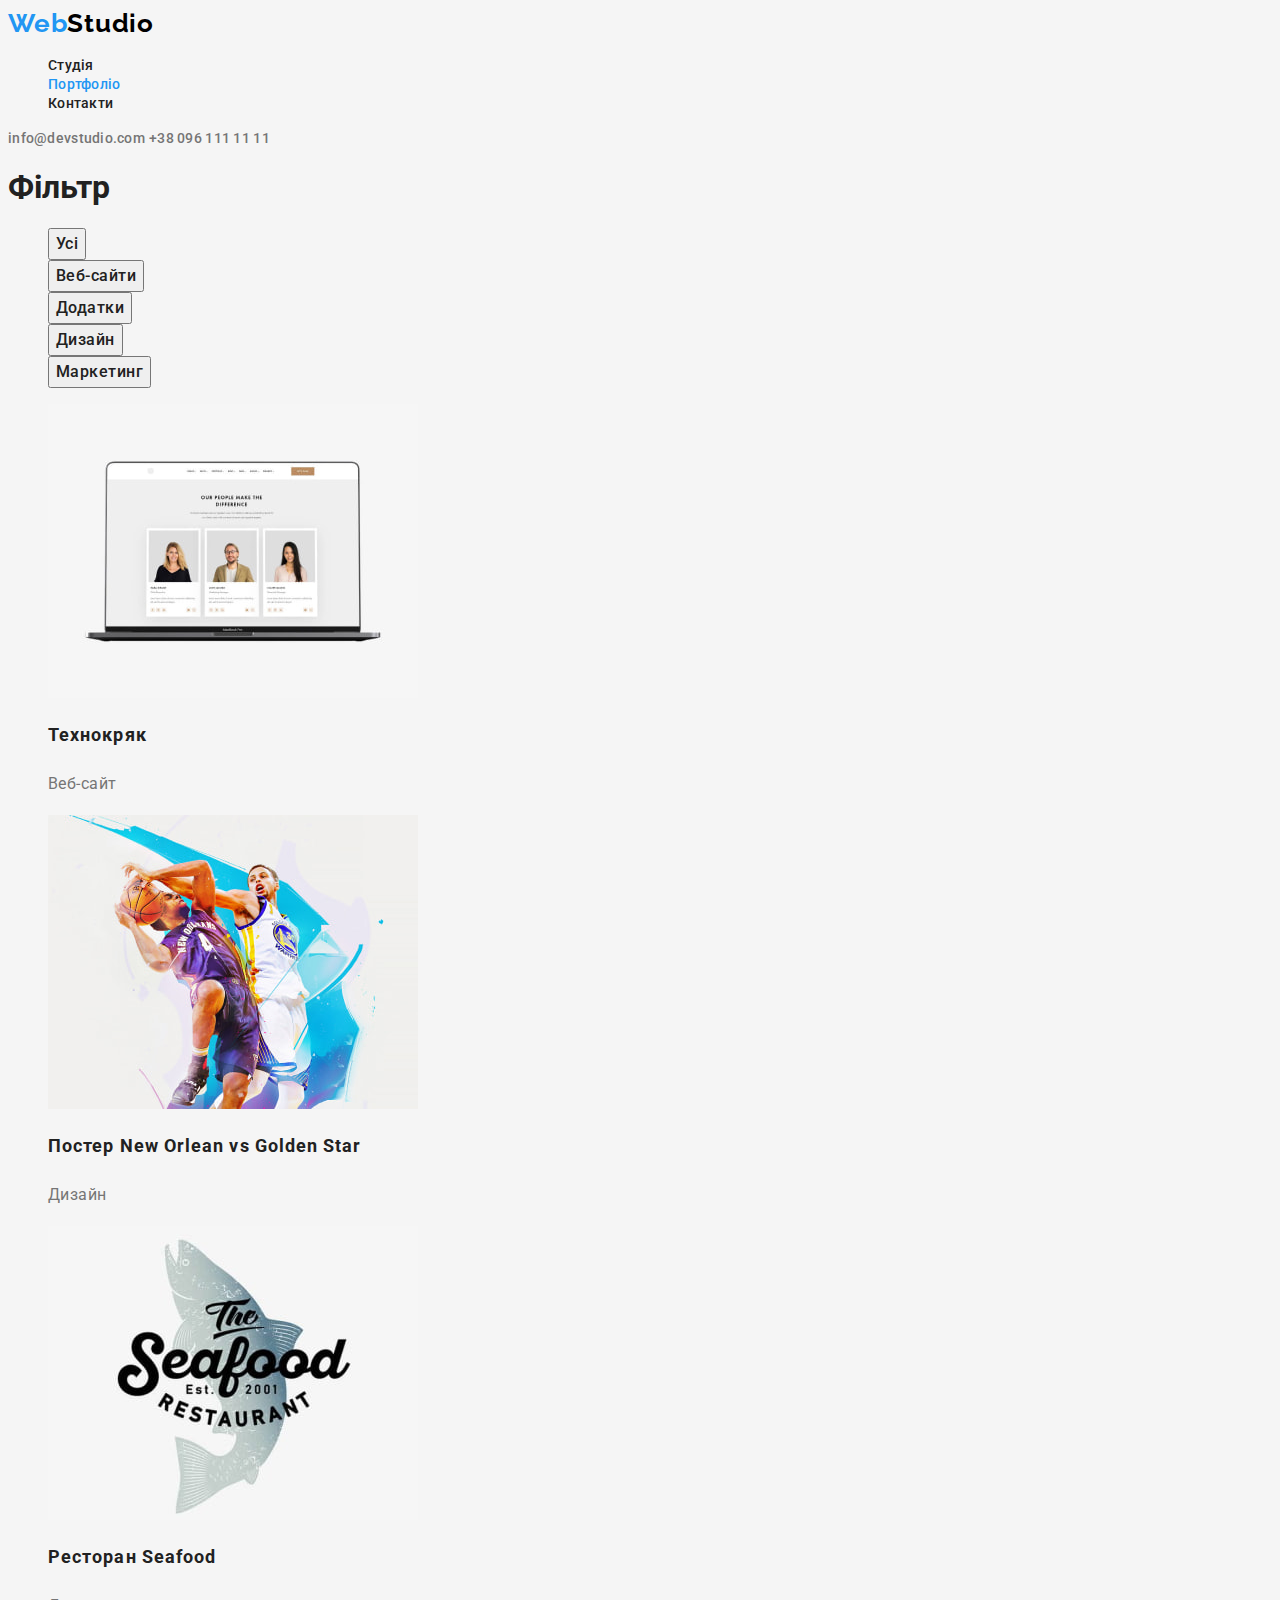
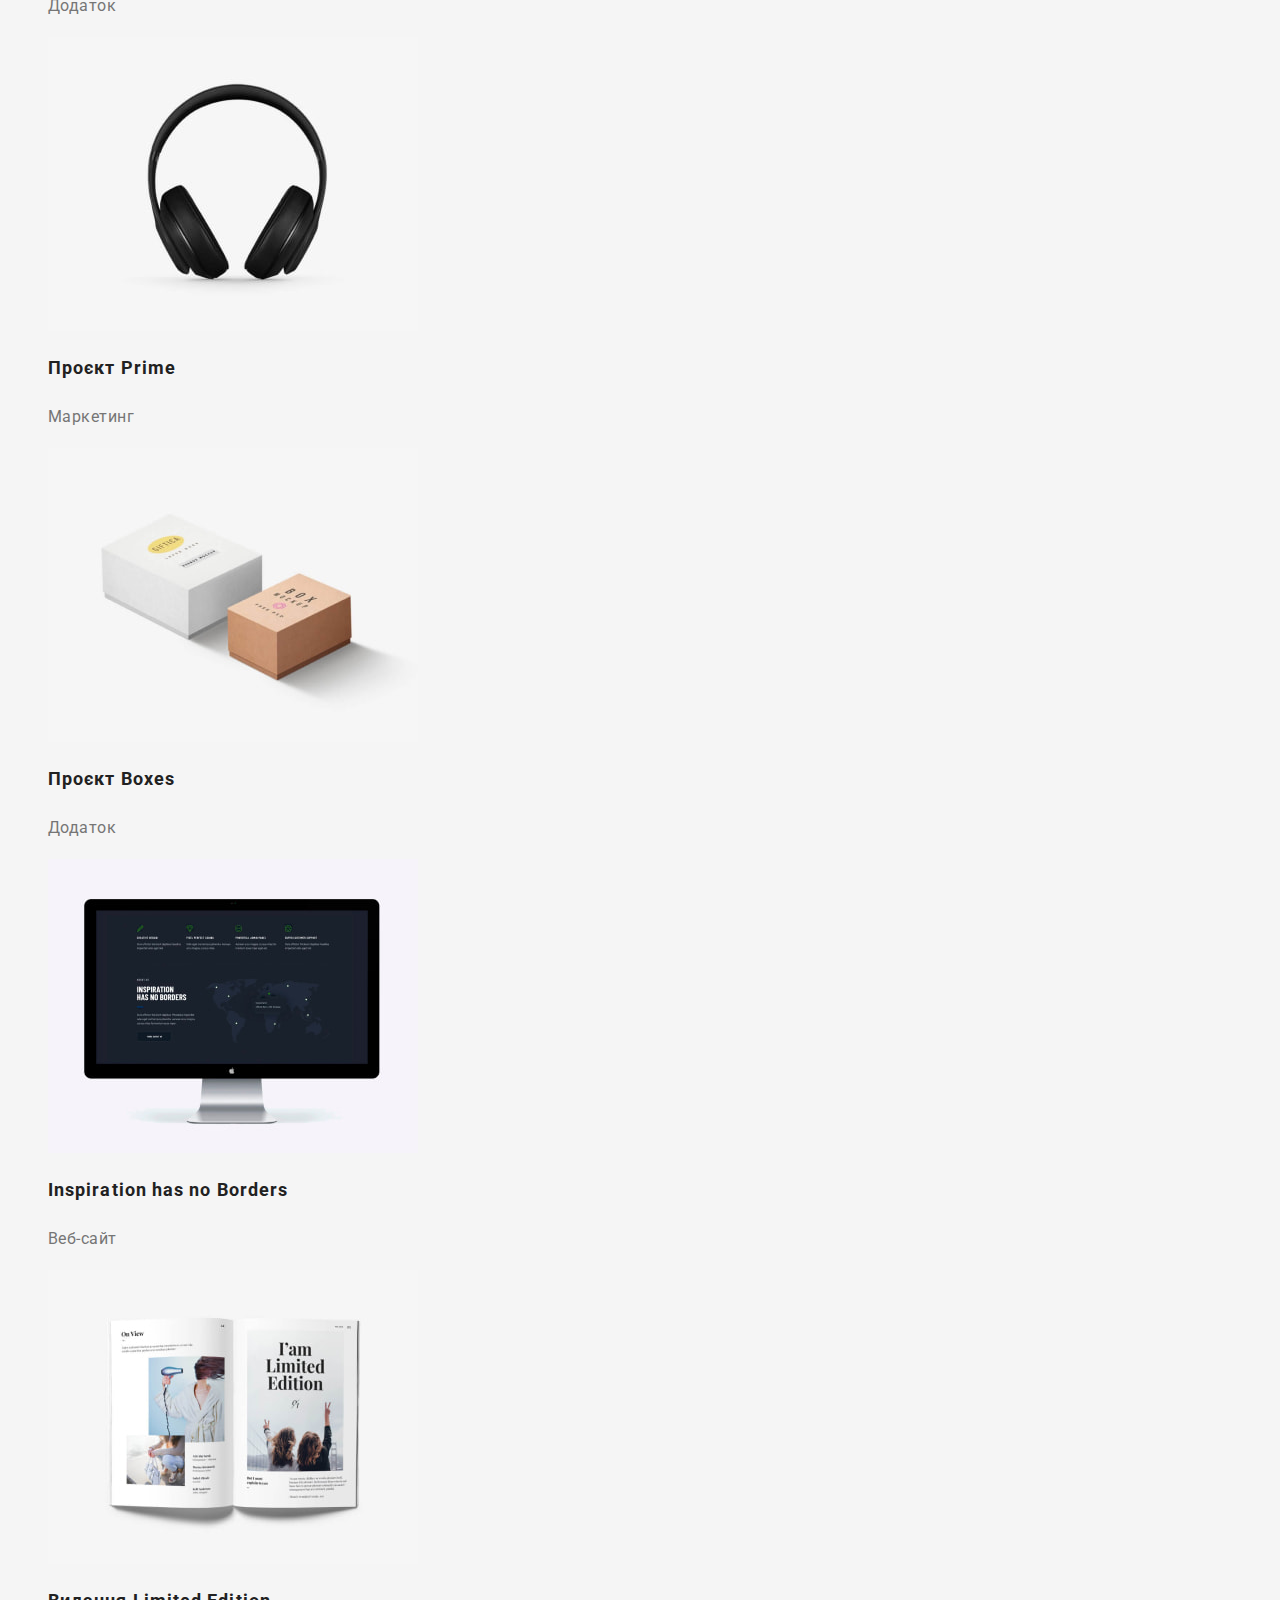
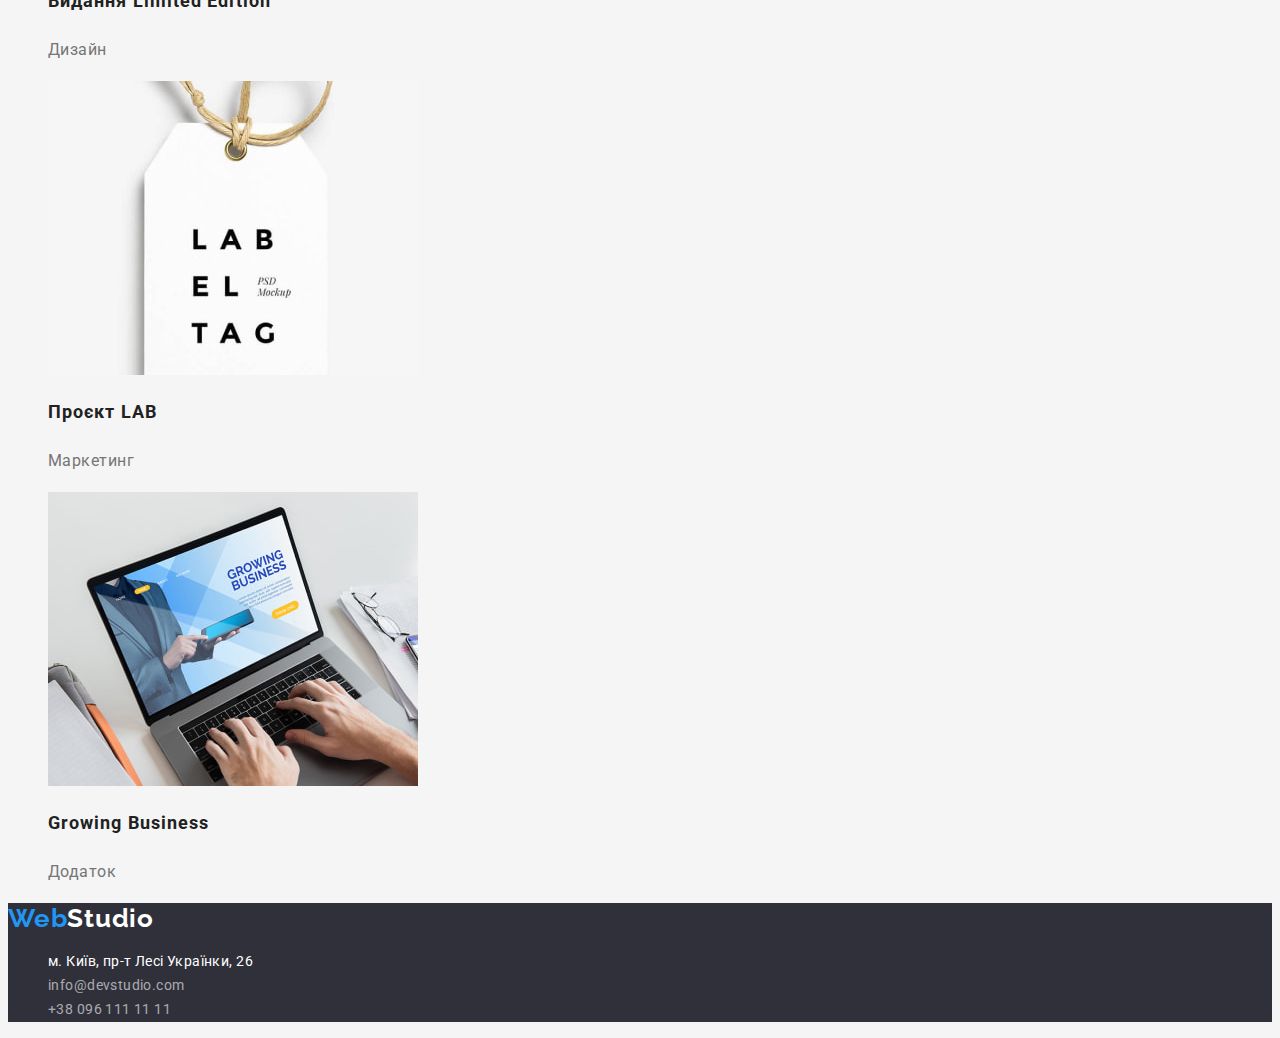
==== portfolio.html @ 5583f451 "hw 03" ====
<!DOCTYPE html>
<html lang="uk">

<head>
    <meta charset="UTF-8">
    <meta http-equiv="X-UA-Compatible" content="IE=edge">
    <meta name="viewport" content="width=device-width, initial-scale=1.0">
    <title>Potrfolio</title>
    <link rel="preconnect" href="https://fonts.googleapis.com">
    <link rel="preconnect" href="https://fonts.gstatic.com" crossorigin>
    <link
        href="https://fonts.googleapis.com/css2?family=Raleway:wght@700&family=Roboto:wght@400;500;700;900&display=swap"
        rel="stylesheet">
    <link rel="stylesheet" href="https://cdnjs.cloudflare.com/ajax/libs/modern-normalize/1.1.0/modern-normalize.min.css"
        integrity="sha512-wpPYUAdjBVSE4KJnH1VR1HeZfpl1ub8YT/NKx4PuQ5NmX2tKuGu6U/JRp5y+Y8XG2tV+wKQpNHVUX03MfMFn9Q=="
        crossorigin="anonymous" referrerpolicy="no-referrer" />
    <link rel="stylesheet" href="css/styles.css">
</head>

<body>
    <header>
        <nav>
            <a href="./index.html" class="logo"><span class="logo-web">Web</span><span
                    class="logo-studio">Studio</span></a>
            <ul class="site-nav">
                <li><a href="./index.html" class="link">Студія</a></li>
                <li><a href="./portfolio.html" class="link"><span class="port-page">Портфоліо</span></a></li>
                <li><a href="/contacts" class="link">Контакти</a></li>
            </ul>
        </nav>
        <div class="contacts">
            <a href="mailto:info@devstudio.com" class="head-contacts">info@devstudio.com</a>
            <a href="tel:+380961111111" class="head-contacts">+38 096 111 11 11</a>
        </div>
    </header>

    <main>
        <!--Filters-->
        <section>
            <h1>Фільтр</h1>
            <ul>
                <li class="buttons-list"><button class="buttons" type="button">Усі</button></li>
                <li class="buttons-list"><button class="buttons" type="button">Веб-сайти</button></li>
                <li class="buttons-list"><button class="buttons" type="button">Додатки</button></li>
                <li class="buttons-list"><button class="buttons" type="button">Дизайн</button></li>
                <li class="buttons-list"><button class="buttons" type="button">Маркетинг</button></li>
            </ul>

            <ul>
                <li class="exp">
                    <img class="exp-logo" src="images/technokryack.jpg" alt="Веб-сайт: Технокряк" width="370" />
                    <h2 class="exp-name">Технокряк</h2>
                    <p class="exp-type">Веб-сайт</p>
                </li>
                <li class="exp">
                    <img class="exp-logo" src="images/poster.jpg" alt="Дизайн: Постер New Orlean vs Golden Star"
                        width="370" />
                    <h2 class="exp-name">Постер New Orlean vs Golden Star</h2>
                    <p class="exp-type">Дизайн</p>
                </li>
                <li class="exp">
                    <img class="exp-logo" src="images/seafood.jpg" alt="Додаток: Ресторан Seafood" width="370" />
                    <h2 class="exp-name">Ресторан Seafood</h2>
                    <p class="exp-type">Додаток</p>
                </li>
                <li class="exp">
                    <img class="exp-logo" src="images/prime.jpg" alt="Маркетинг: Проєкт Prime" width="370" />
                    <h2 class="exp-name">Проєкт Prime</h2>
                    <p class="exp-type">Маркетинг</p>
                </li>
                <li class="exp">
                    <img class="exp-logo" src="images/boxes.jpg" alt="Додаток: Проєкт Boxes" width="370" />
                    <h2 class="exp-name">Проєкт Boxes</h2>
                    <p class="exp-type">Додаток</p>
                </li>
                <li class="exp">
                    <img class="exp-logo" src="images/inspiration.jpg" alt="Веб-сайт: Inspiration has no Borders"
                        width="370" />
                    <h2 class="exp-name">Inspiration has no Borders</h2>
                    <p class="exp-type">Веб-сайт</p>
                </li>
                <li class="exp">
                    <img class="exp-logo" src="images/le.jpg" alt="Дизайн: Видання Limited Edition" width="370" />
                    <h2 class="exp-name">Видання Limited Edition</h2>
                    <p class="exp-type">Дизайн</p>
                </li>
                <li class="exp">
                    <img class="exp-logo" src="images/lab.jpg" alt="Маркетинг: Проєкт LAB" width="370" />
                    <h2 class="exp-name">Проєкт LAB</h2>
                    <p class="exp-type">Маркетинг</p>
                </li>
                <li class="exp">
                    <img class="exp-logo" src="images/growingbusiness.jpg" alt="Додаток: Growing Business"
                        width="370" />
                    <h2 class="exp-name">Growing Business</h2>
                    <p class="exp-type">Додаток</p>
                </li>

            </ul>
        </section>

    </main>

    <footer class="cont-info">
        <a href="./index.html" class="logo"><span class="logo-web">Web</span><span class="logo-white">Studio</span></a>
        <address>
            <ul>
                <li class="adress-item"><a class="adress-text" href="https://goo.gl/maps/3PGpG9PpnSt5168C9"
                        target="_blank" rel="noopener noreferrer">м. Київ,
                        пр-т Лесі Українки, 26</a></li>
                <li class="adress-item"><a class="contact" href="mailto:info@devstudio.com">info@devstudio.com</a>
                </li>
                <li class="adress-item"><a class="contact" href="tel:+380961111111">+38 096 111 11 11</a></li>
            </ul>
        </address>
    </footer>

</body>

</html>
---- css/styles.css ----
:root {
    --nav-background-color: #FFFFFF;
    --main-background-color: #F5F5F5;
    --secondary-background-color: #2F303A;
    --third-background-color: #F5F4FA;
    --main-text-color: #212121;
    --secondary-text-color: #757575;
    --white-text-color: #FFFFFF;
    --accent-color: #2196F3;
    --contacts-color: rgba(255, 255, 255, 0.6);
}

body {
    background-color: var(--main-background-color);
    color: var(--main-text-color);
    font-family: Roboto, sans-serif;
}

.logo {
    font-family: Raleway;
    font-style: normal;
    font-weight: 700;
    font-size: 26px;
    line-height: 1.19;
    letter-spacing: 0.03em;
    text-decoration: none;
}

.logo-web {
    color: var(--accent-color);
}

.logo-studio {
    color: #000000;
}

.logo-white {
    color: var(--white-text-color);
}

.site-nav {
    list-style: none;
}

.site-nav .link {
    color: var(--main-text-color);
    text-decoration: none;
    font-style: normal;
    font-weight: 500;
    font-size: 14px;
    line-height: 1.14;
    letter-spacing: 0.02em;
}

.site-nav .link:hover, .site-nav .link:focus {
    color: var(--accent-color);
}

.stud-page {
    color: var(--accent-color)
}

.port-page {
    color: var(--accent-color)
}

.contacts {
}

.head-contacts {
    color: var(--secondary-text-color);
    text-decoration: none;
    font-style: normal;
    font-weight: 500;
    font-size: 14px;
    line-height: 1.14;
    letter-spacing: 0.02em;
}

.head-contacts:hover, .head-contacts:focus {
    color: var(--accent-color);
}

.hero {
    background-color: var(--secondary-background-color);
    /*position: absolute;*/
    /*width: 1600px;
    height: 600px;
    left: 0px;
    top: 80px;*/
}

.hero-title {
    color: var(--white-text-color);
    font-style: normal;
    font-weight: 900;
    font-size: 44px;
    line-height: 1.36;
    text-align: center;
    letter-spacing: 0.06em;
    text-transform: uppercase;
}

.hero-button {
    font-family: inherit;
}

.hero-button {
    color: var(--white-text-color);
    background-color: var(--accent-color);
    cursor: pointer;
    font-style: normal;
    font-weight: 700;
    font-size: 16px;
    line-height: 1.88;
    /*display: flex;
    align-items: center;
    text-align: center;*/
    letter-spacing: 0.06em;

}

.adv-item {
    list-style: none;
}

.adv-title {
    font-style: normal;
    font-weight: 700;
    font-size: 14px;
    line-height: 1.14;
    letter-spacing: 0.03em;
}

.text-adv {
    color: var(--secondary-text-color);
    font-size: 14px;
    line-height: 1.71;
    letter-spacing: 0.03em;
}

.title {
    font-style: normal;
    font-weight: 700;
    font-size: 36px;
    line-height: 1.16;
    text-align: center;
    letter-spacing: 0.03em;
}

.w-item {
    list-style: none;
}

.team-item {
    list-style: none;
}

.name {
    font-style: normal;
    font-weight: 500;
    font-size: 16px;
    line-height: 1.19;
    /*text-align: center;*/
    letter-spacing: 0.03em;
}

.position {
    color: var(--secondary-text-color);
    font-size: 16px;
    line-height: 1.19;
    /*text-align: center;*/
    letter-spacing: 0.03em;
}

.buttons-list {
    list-style: none;
}

.buttons {
    font-family: inherit;
}

.buttons {
    cursor: pointer;
    list-style: none;
    font-style: normal;
    font-weight: 500;
    font-size: 16px;
    line-height: 1.63;
    text-align: center;
    letter-spacing: 0.03em;
    color: var(--main-text-color);
}

.buttons:hover, .buttons:focus {
    background-color: var(--accent-color);
    color: var(--white-text-color);
}

.exp {
    list-style: none;
}

.exp-name {
    font-style: normal;
    font-weight: 700;
    font-size: 18px;
    line-height: 2;
    /*text-align: center;*/
    letter-spacing: 0.06em;
}

.exp-type {
    font-size: 16px;
    line-height: 1.88;
    /*text-align: center;*/
    letter-spacing: 0.03em;
    color: var(--secondary-text-color);
}

.cont-info {
    text-decoration: none;
    background-color: var(--secondary-background-color);
}

.adress-item {
    list-style: none;
}

.adress-text {
    text-decoration: none;
    color: var(--white-text-color);
    font-size: 14px;
    line-height: 1.71;
    letter-spacing: 0.03em;
    font-style: normal;
    font-weight: 400;
}

.contact {
    text-decoration: none;
    color: var(--contacts-color);
    font-size: 14px;
    line-height: 1.71;
    letter-spacing: 0.03em;
    font-style: normal;
    font-weight: 400;
}

.adress-text:hover, .adress-text:focus {
    color: var(--accent-color);
}

.contact:hover, .contact:focus {
    color: var(--accent-color);
}
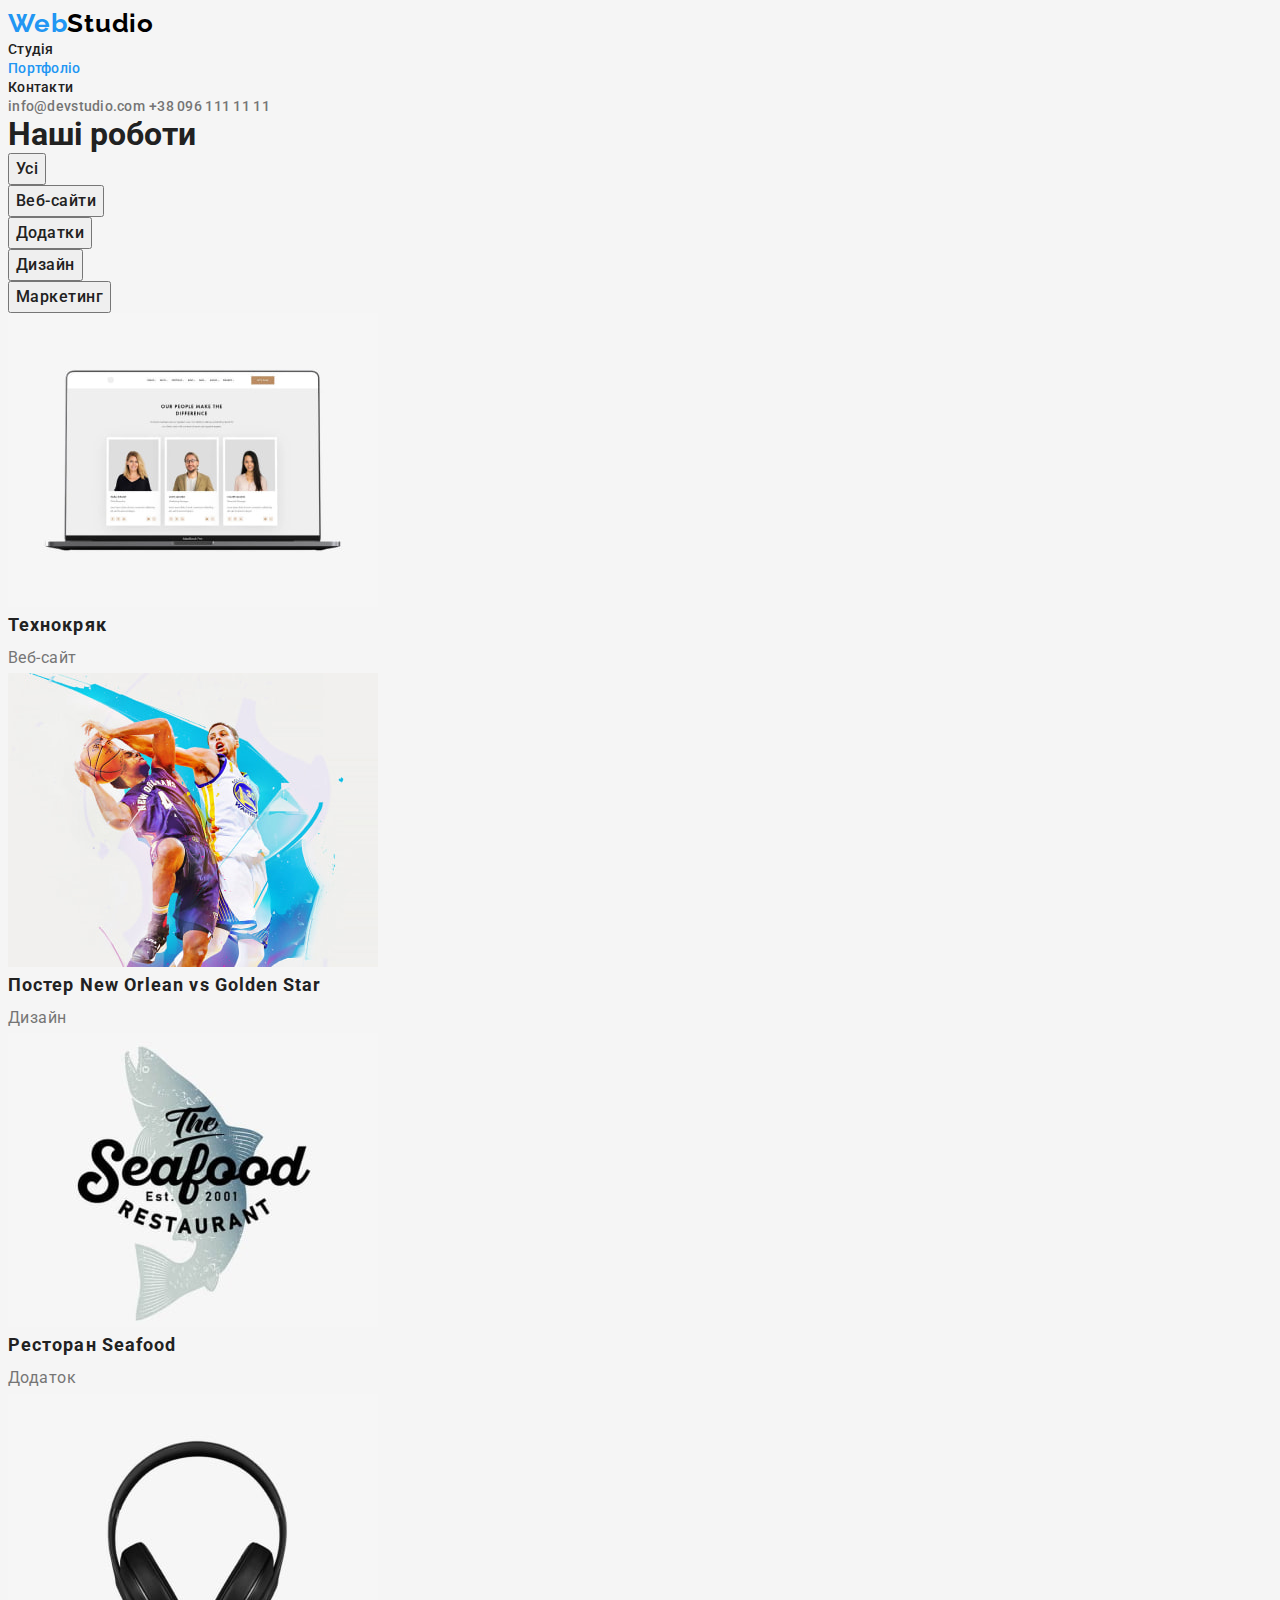
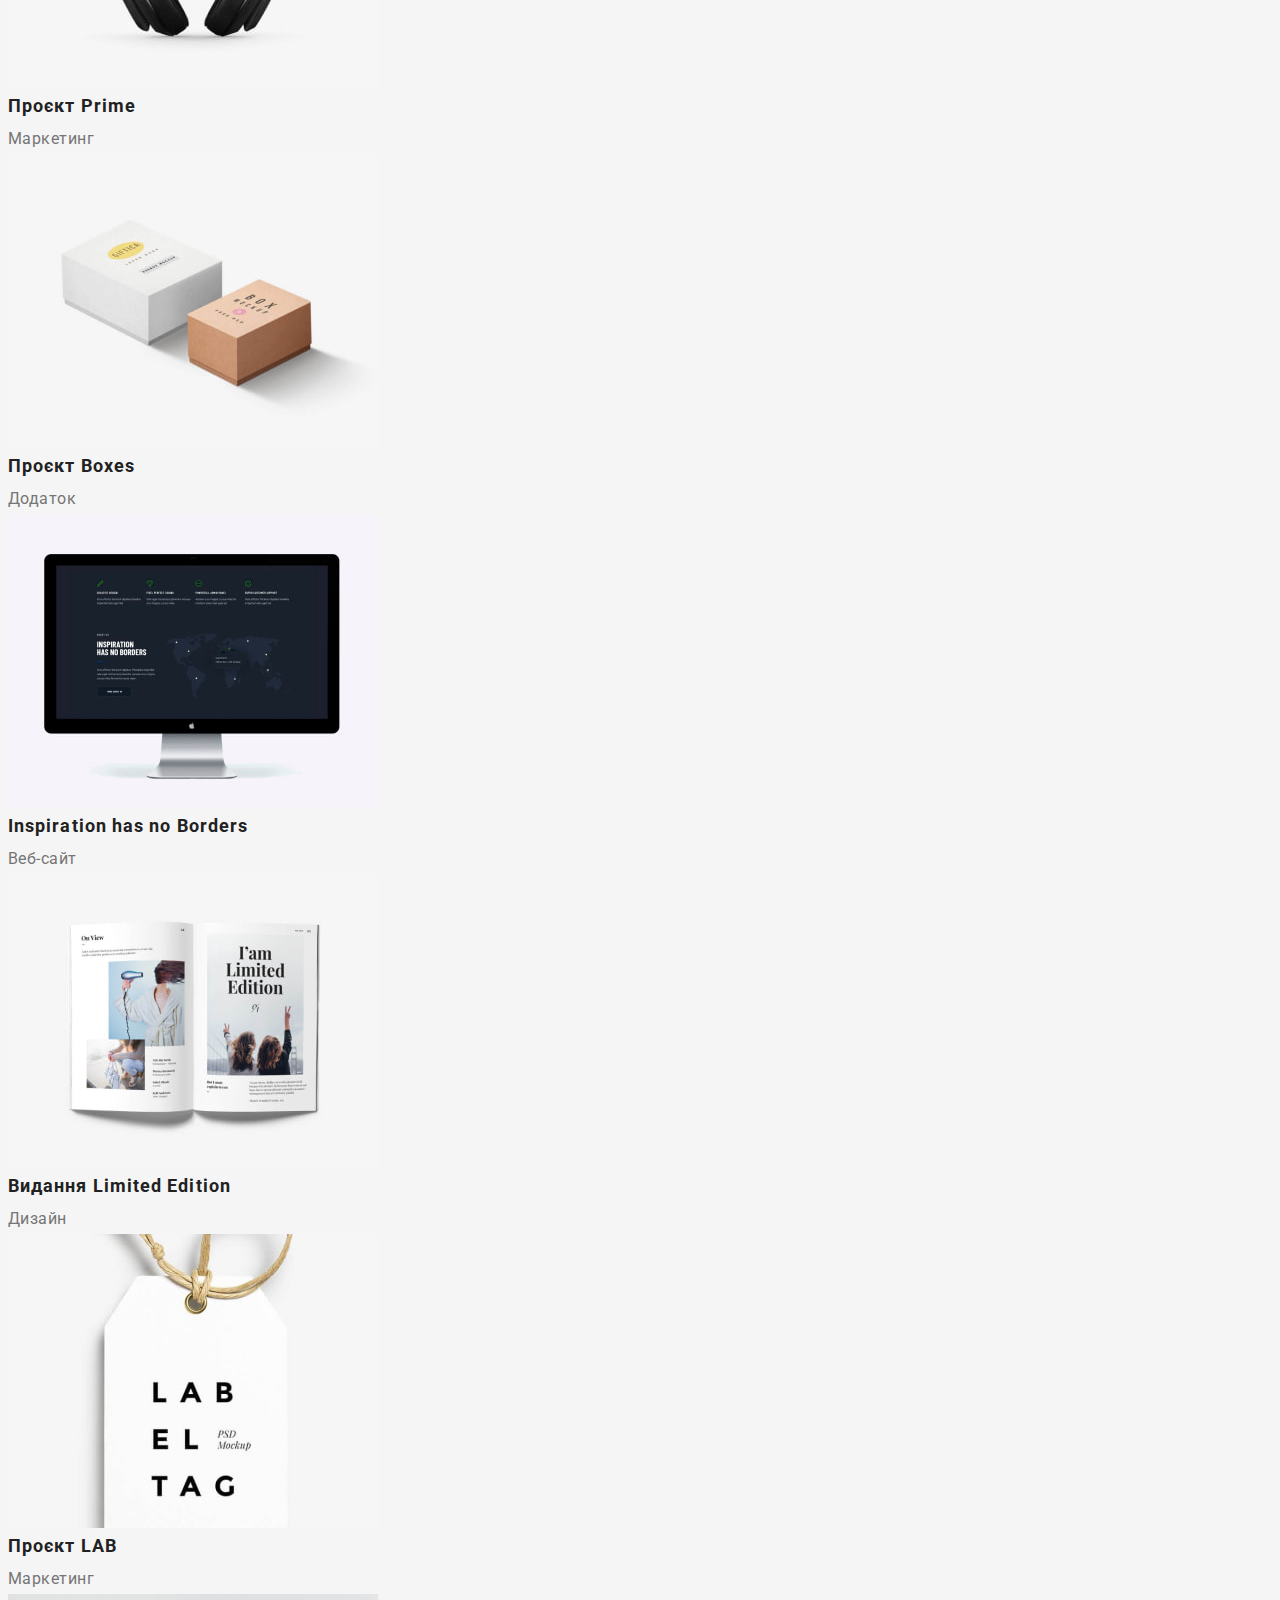
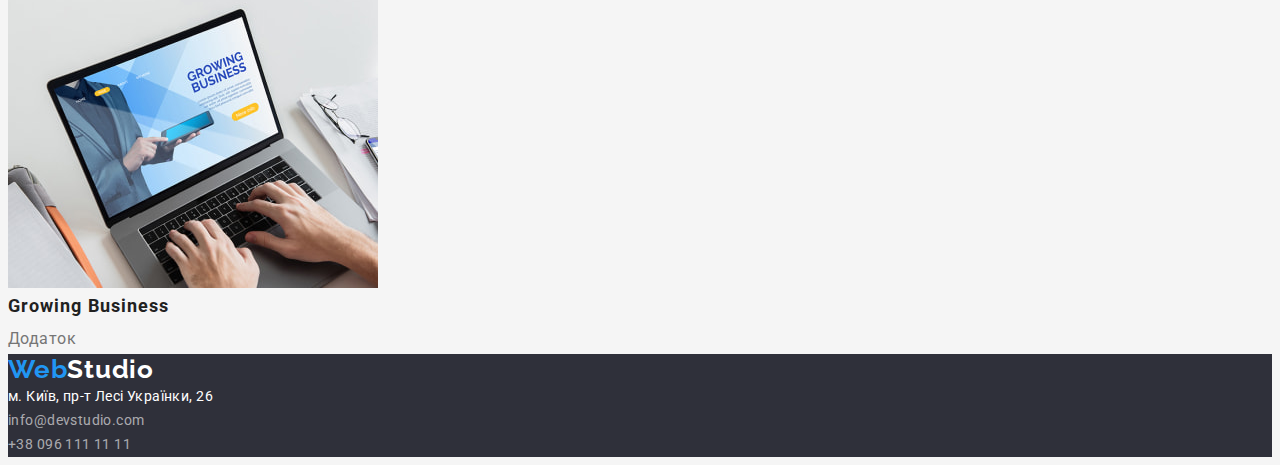
==== commit e227798b: "++" ====
--- a/portfolio.html
+++ b/portfolio.html
@@ -18,7 +18,7 @@
 </head>
 
 <body>
-    <header>
+    <header class="header">
         <nav>
             <a href="./index.html" class="logo"><span class="logo-web">Web</span><span
                     class="logo-studio">Studio</span></a>
@@ -37,7 +37,7 @@
     <main>
         <!--Filters-->
         <section>
-            <h1>Фільтр</h1>
+            <h1 class=".visually-hidden">Наші роботи</h1>
             <ul>
                 <li class="buttons-list"><button class="buttons" type="button">Усі</button></li>
                 <li class="buttons-list"><button class="buttons" type="button">Веб-сайти</button></li>
@@ -101,7 +101,7 @@
 
     </main>
 
-    <footer class="cont-info">
+    <footer class="footer">
         <a href="./index.html" class="logo"><span class="logo-web">Web</span><span class="logo-white">Studio</span></a>
         <address>
             <ul>
--- a/css/styles.css
+++ b/css/styles.css
@@ -16,6 +16,22 @@
     font-family: Roboto, sans-serif;
 }
 
+h1, h2, h3, h4, h5, h6, p {
+    margin: 0;
+}
+
+img {
+    display: block;
+    max-width: 100%;
+    height: auto;
+}
+
+ul {
+    list-style: none;
+    padding: 0;
+    margin: 0;
+}
+
 .logo {
     font-family: Raleway;
     font-style: normal;
@@ -219,7 +235,7 @@
     color: var(--secondary-text-color);
 }
 
-.cont-info {
+.footer {
     text-decoration: none;
     background-color: var(--secondary-background-color);
 }
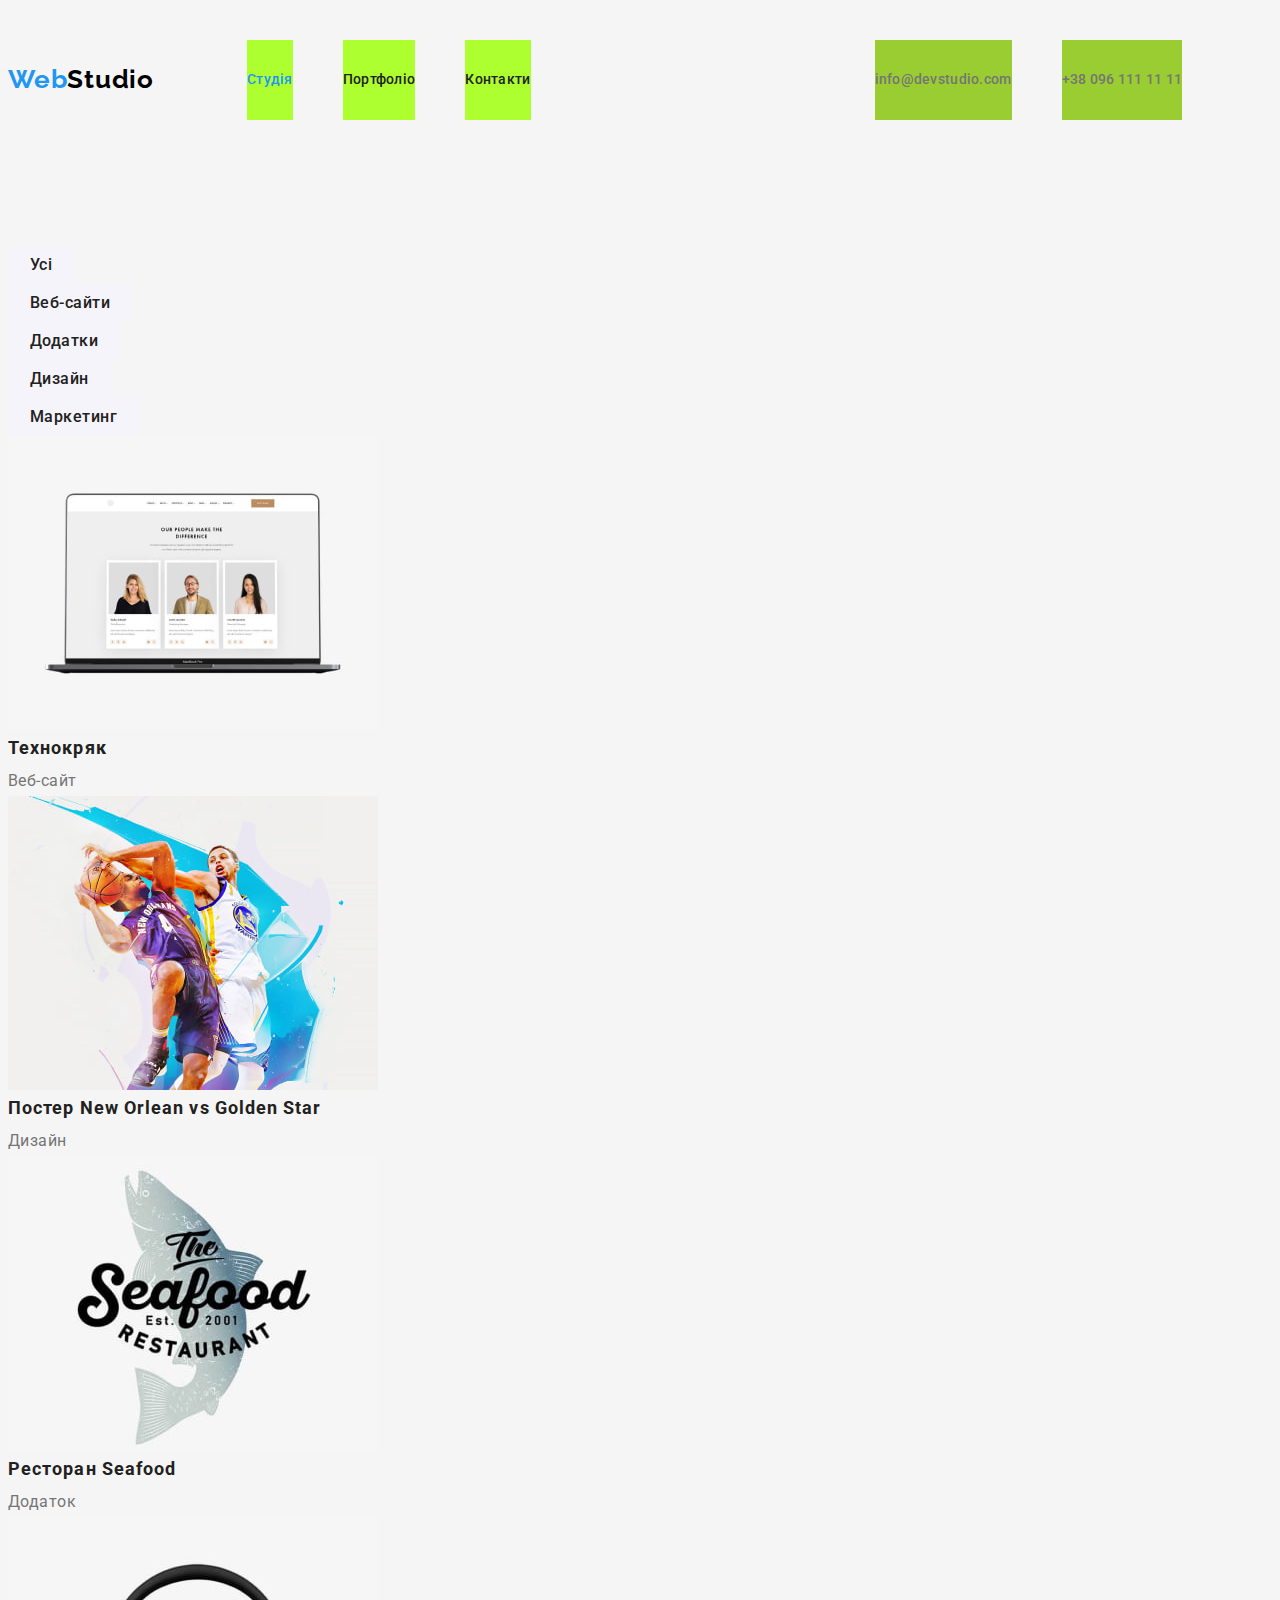
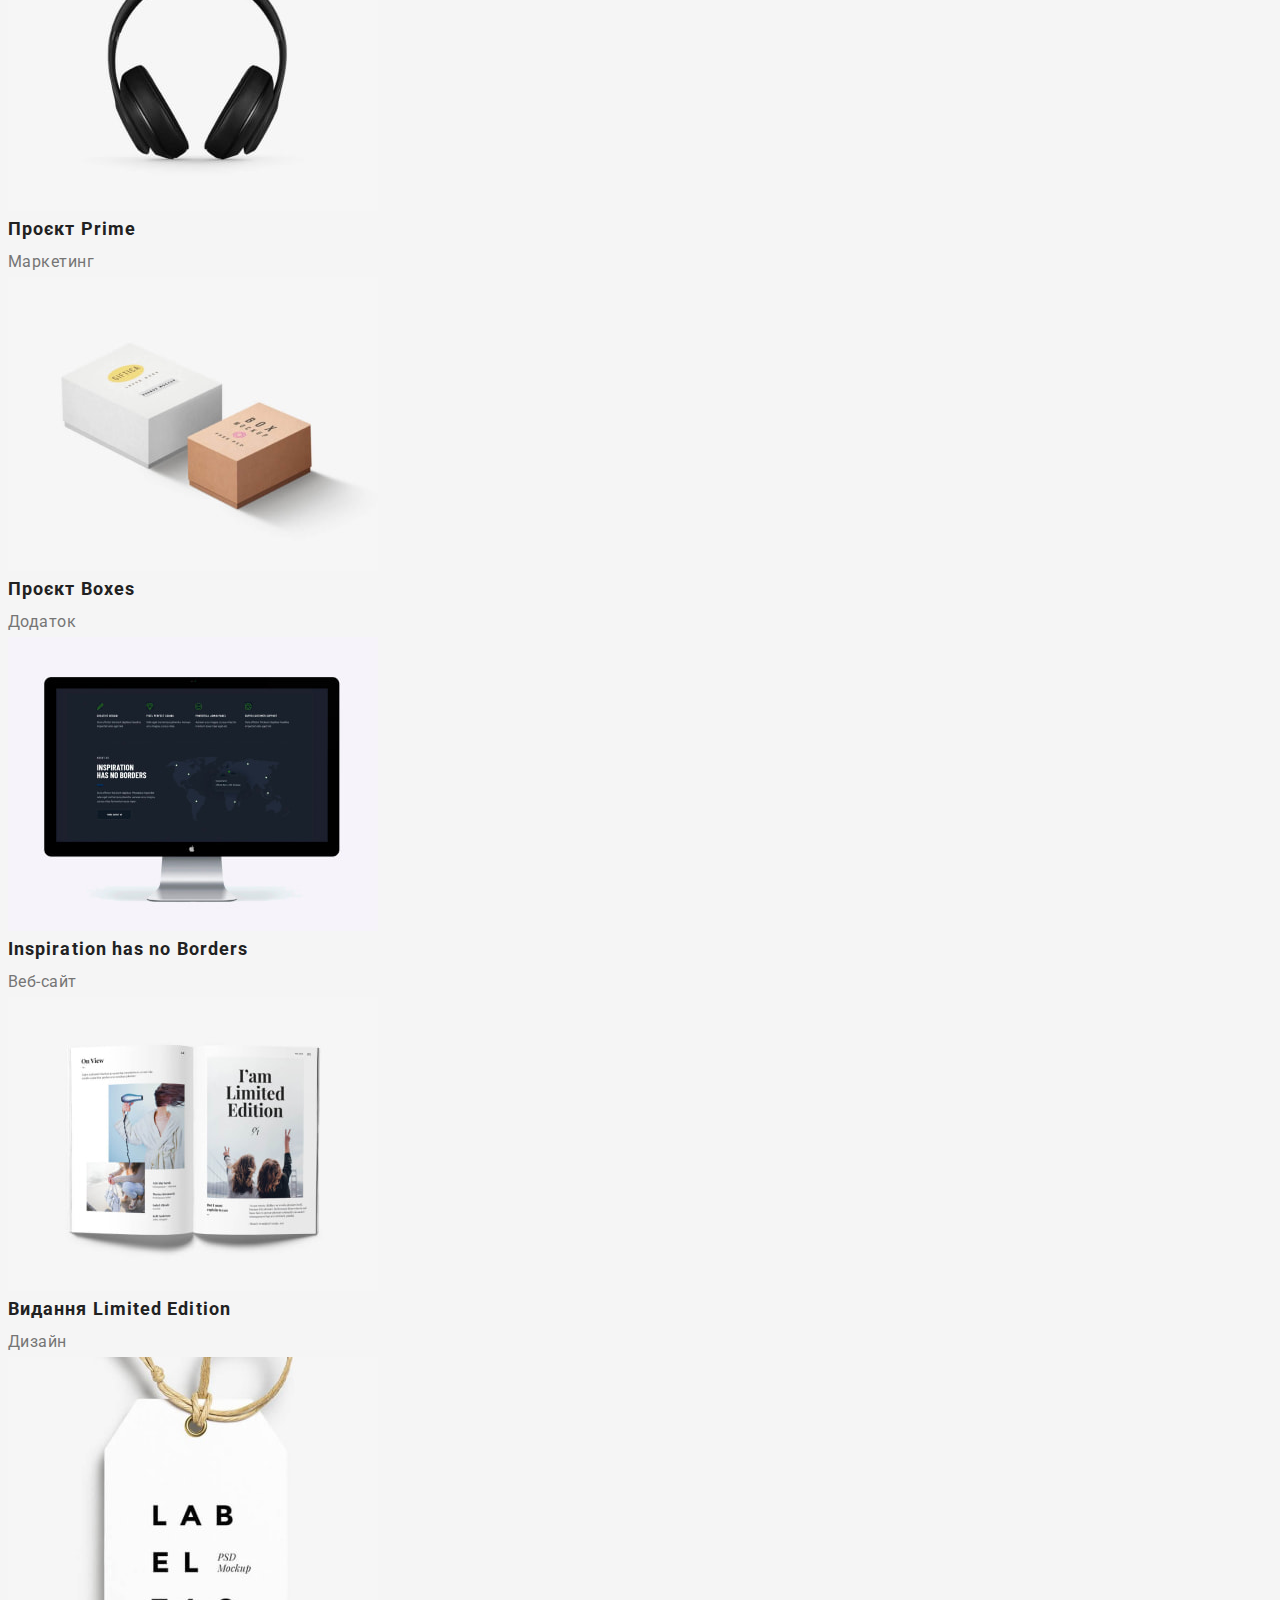
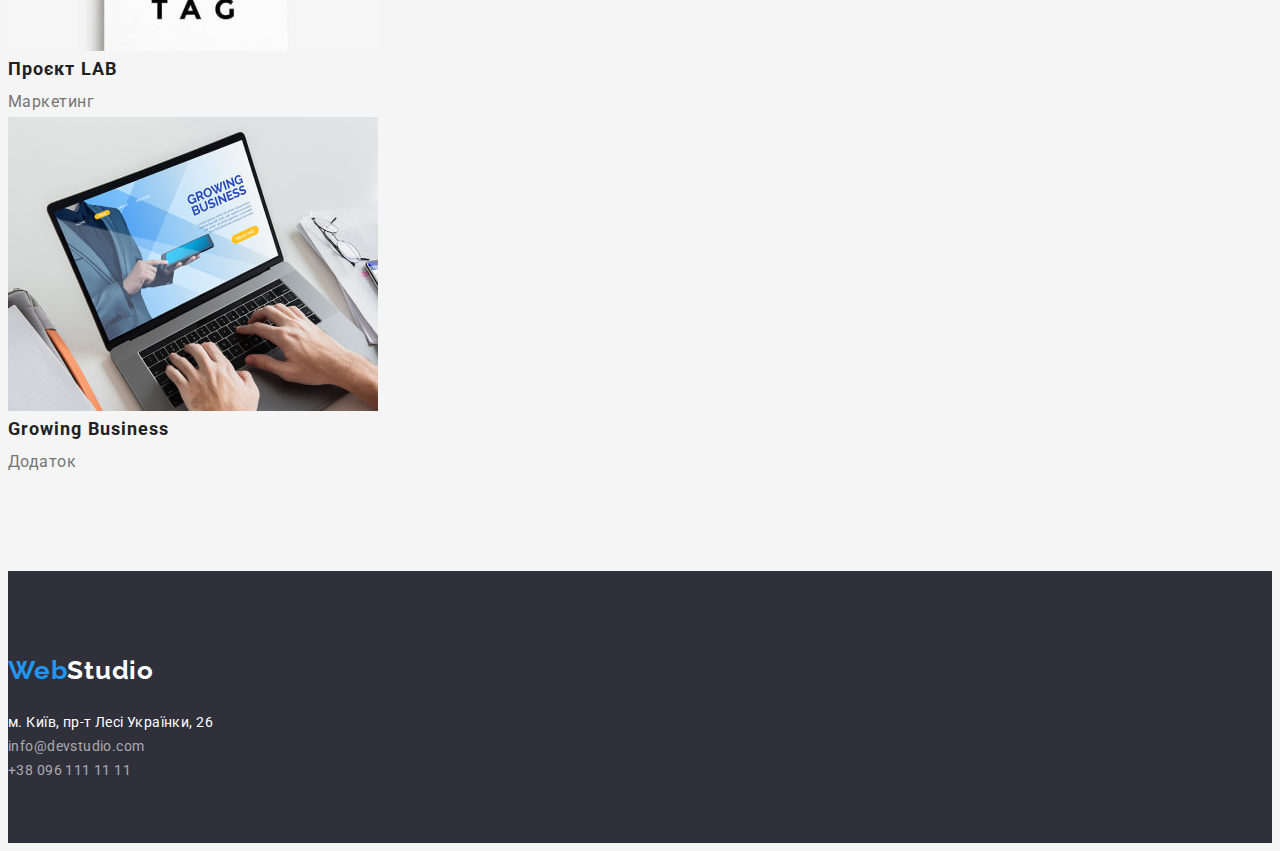
==== commit f382b14d: "+++" ====
--- a/portfolio.html
+++ b/portfolio.html
@@ -19,25 +19,28 @@
 
 <body>
     <header class="header">
-        <nav>
+        <nav class="navigation">
             <a href="./index.html" class="logo"><span class="logo-web">Web</span><span
                     class="logo-studio">Studio</span></a>
             <ul class="site-nav">
-                <li><a href="./index.html" class="link">Студія</a></li>
-                <li><a href="./portfolio.html" class="link"><span class="port-page">Портфоліо</span></a></li>
+                <li><a href="./index.html" class="link"><span class="stud-page">Студія</span></a></li>
+                <li><a href="./portfolio.html" class="link">Портфоліо</a></li>
                 <li><a href="/contacts" class="link">Контакти</a></li>
             </ul>
+            <ul class="contacts">
+                <li class="contacts-list"><a href="mailto:info@devstudio.com"
+                        class="head-contacts">info@devstudio.com</a>
+                </li>
+                <li class="contacts-list"><a href="tel:+380961111111" class="head-contacts">+38 096 111 11 11</a>
+                </li>
+            </ul>
         </nav>
-        <div class="contacts">
-            <a href="mailto:info@devstudio.com" class="head-contacts">info@devstudio.com</a>
-            <a href="tel:+380961111111" class="head-contacts">+38 096 111 11 11</a>
-        </div>
     </header>
 
     <main>
         <!--Filters-->
-        <section>
-            <h1 class=".visually-hidden">Наші роботи</h1>
+        <section class="section">
+            <h1 class="visually-hidden">Наші роботи</h1>
             <ul>
                 <li class="buttons-list"><button class="buttons" type="button">Усі</button></li>
                 <li class="buttons-list"><button class="buttons" type="button">Веб-сайти</button></li>
@@ -101,7 +104,7 @@
 
     </main>
 
-    <footer class="footer">
+    <footer class="footer section">
         <a href="./index.html" class="logo"><span class="logo-web">Web</span><span class="logo-white">Studio</span></a>
         <address>
             <ul>
--- a/css/styles.css
+++ b/css/styles.css
@@ -1,3 +1,5 @@
+/*GENERAL*/
+
 :root {
     --nav-background-color: #FFFFFF;
     --main-background-color: #F5F5F5;
@@ -32,7 +34,52 @@
     margin: 0;
 }
 
+*,
+*::before,
+*::after {
+    box-sizing: inherit;
+}
+
+.container {
+    width: 1200px;
+    padding-left: 15px;
+    padding-right: 15px;
+    margin: 0 auto;
+}
+
+.section {
+    padding-top: 94px;
+    padding-bottom: 94px;
+}
+
+.visually-hidden {
+    position: absolute;
+    white-space: nowrap;
+    width: 1px;
+    height: 1px;
+    overflow: hidden;
+    border: 0;
+    padding: 0;
+    clip: rect(0 0 0 0);
+    clip-path: inset(50%);
+    margin: -1px;
+}
+
+/*HEADER*/
+
+.head {
+    display: flex;
+    text-align: center;
+    align-items: center;
+}
+
+
 .logo {
+    display: block;
+    padding-top: 24px;
+    padding-bottom: 25px;
+    margin-right: 93px;
+
     font-family: Raleway;
     font-style: normal;
     font-weight: 700;
@@ -54,18 +101,40 @@
     color: var(--white-text-color);
 }
 
+.navigation {
+    display: flex;
+    align-items: center;
+}
+
 .site-nav {
-    list-style: none;
-}
+    display: flex;
+    padding-top: 32px;
+    padding-bottom: 32px;
+    list-style: none;
+}
+
+.site-nav li + li {
+    margin-left: 50px;
+}
+
+/*.site-nav li:last-child {
+    margin-right: 0;}*/
+
 
 .site-nav .link {
+    display: block;
+    padding-top: 32px;
+    padding-bottom: 32px;
+
     color: var(--main-text-color);
+
     text-decoration: none;
     font-style: normal;
     font-weight: 500;
     font-size: 14px;
     line-height: 1.14;
     letter-spacing: 0.02em;
+    background-color: greenyellow;
 }
 
 .site-nav .link:hover, .site-nav .link:focus {
@@ -79,11 +148,20 @@
 .port-page {
     color: var(--accent-color)
 }
-
 .contacts {
+    display: flex;
+    margin-left: 344px;
+}
+
+.contacts .contacts-list + .contacts-list {
+    margin-left: 50px;
 }
 
 .head-contacts {
+    display: block;
+    padding-top: 32px;
+    padding-bottom: 32px;
+
     color: var(--secondary-text-color);
     text-decoration: none;
     font-style: normal;
@@ -91,23 +169,34 @@
     font-size: 14px;
     line-height: 1.14;
     letter-spacing: 0.02em;
+
+    background-color: yellowgreen;
 }
 
 .head-contacts:hover, .head-contacts:focus {
     color: var(--accent-color);
 }
 
+.header {
+    border-bottom: 1px solid 
+    color: #ececec;
+}
+
+/*HERO*/
+
 .hero {
     background-color: var(--secondary-background-color);
-    /*position: absolute;*/
-    /*width: 1600px;
-    height: 600px;
-    left: 0px;
-    top: 80px;*/
+    max-width: 1600px;
+    padding: 200px 0px 200px 0px;
 }
 
 .hero-title {
+    margin-left: auto;
+    margin-right: auto;
+    max-width: 696px;
+
     color: var(--white-text-color);
+
     font-style: normal;
     font-weight: 900;
     font-size: 44px;
@@ -122,25 +211,48 @@
 }
 
 .hero-button {
+    padding: 10px 32px;
+    margin-top: 30px;
+    margin-left: auto;
+    margin-right: auto;
+    border-radius: 4px;
+    border: transparent;
+    width: 216px;
+    height: 50px;
+
     color: var(--white-text-color);
     background-color: var(--accent-color);
     cursor: pointer;
+
     font-style: normal;
     font-weight: 700;
     font-size: 16px;
     line-height: 1.88;
-    /*display: flex;
+    display: flex;
     align-items: center;
-    text-align: center;*/
+    text-align: center;
     letter-spacing: 0.06em;
 
 }
 
+/*SECTION ADV*/
+
+.adv-list {
+    display: flex;
+    padding-top: 94px;
+}
+
 .adv-item {
-    list-style: none;
-}
+    margin-right: 30px;
+}
+
+
+/*.adv-item {
+    list-style: none;
+}*/
 
 .adv-title {
+    margin-bottom: 10px;
     font-style: normal;
     font-weight: 700;
     font-size: 14px;
@@ -155,7 +267,15 @@
     letter-spacing: 0.03em;
 }
 
+/*WWD*/
+
+.wwd-list {
+    display: flex;
+}
+
 .title {
+    margin-bottom: 50px;
+
     font-style: normal;
     font-weight: 700;
     font-size: 36px;
@@ -165,27 +285,49 @@
 }
 
 .w-item {
-    list-style: none;
+    margin-right: 30px;
+    list-style: none;
+}
+
+
+/*TEAM*/
+
+.team {
+    background-color: var(--third-background-color);
+}
+
+.team-list {
+    display: flex;
 }
 
 .team-item {
-    list-style: none;
-}
+    margin-right: 30px;
+    list-style: none;
+}
+
+.team-item:last-child {
+    margin-right: 0;
+}
+
+
 
 .name {
+    margin-top: 30px;
+    margin-bottom: 10px;
     font-style: normal;
     font-weight: 500;
     font-size: 16px;
     line-height: 1.19;
-    /*text-align: center;*/
+    text-align: center;
     letter-spacing: 0.03em;
 }
 
 .position {
+    margin-bottom: 30px;
     color: var(--secondary-text-color);
     font-size: 16px;
     line-height: 1.19;
-    /*text-align: center;*/
+    text-align: center;
     letter-spacing: 0.03em;
 }
 
@@ -198,6 +340,10 @@
 }
 
 .buttons {
+    display: inline-block;
+    padding: 6px 22px;
+    border-radius: 4px;
+    border: transparent;
     cursor: pointer;
     list-style: none;
     font-style: normal;
@@ -207,6 +353,7 @@
     text-align: center;
     letter-spacing: 0.03em;
     color: var(--main-text-color);
+    background-color: var(--third-background-color);
 }
 
 .buttons:hover, .buttons:focus {
@@ -236,6 +383,11 @@
 }
 
 .footer {
+    padding-top: 60px;
+    padding-bottom: 60px;
+    margin-left: auto;
+    margin-right: auto;
+    max-width: 1600px;
     text-decoration: none;
     background-color: var(--secondary-background-color);
 }
@@ -245,8 +397,11 @@
 }
 
 .adress-text {
+    margin-bottom: 9px;
+
     text-decoration: none;
     color: var(--white-text-color);
+
     font-size: 14px;
     line-height: 1.71;
     letter-spacing: 0.03em;
@@ -256,7 +411,9 @@
 
 .contact {
     text-decoration: none;
+
     color: var(--contacts-color);
+    
     font-size: 14px;
     line-height: 1.71;
     letter-spacing: 0.03em;
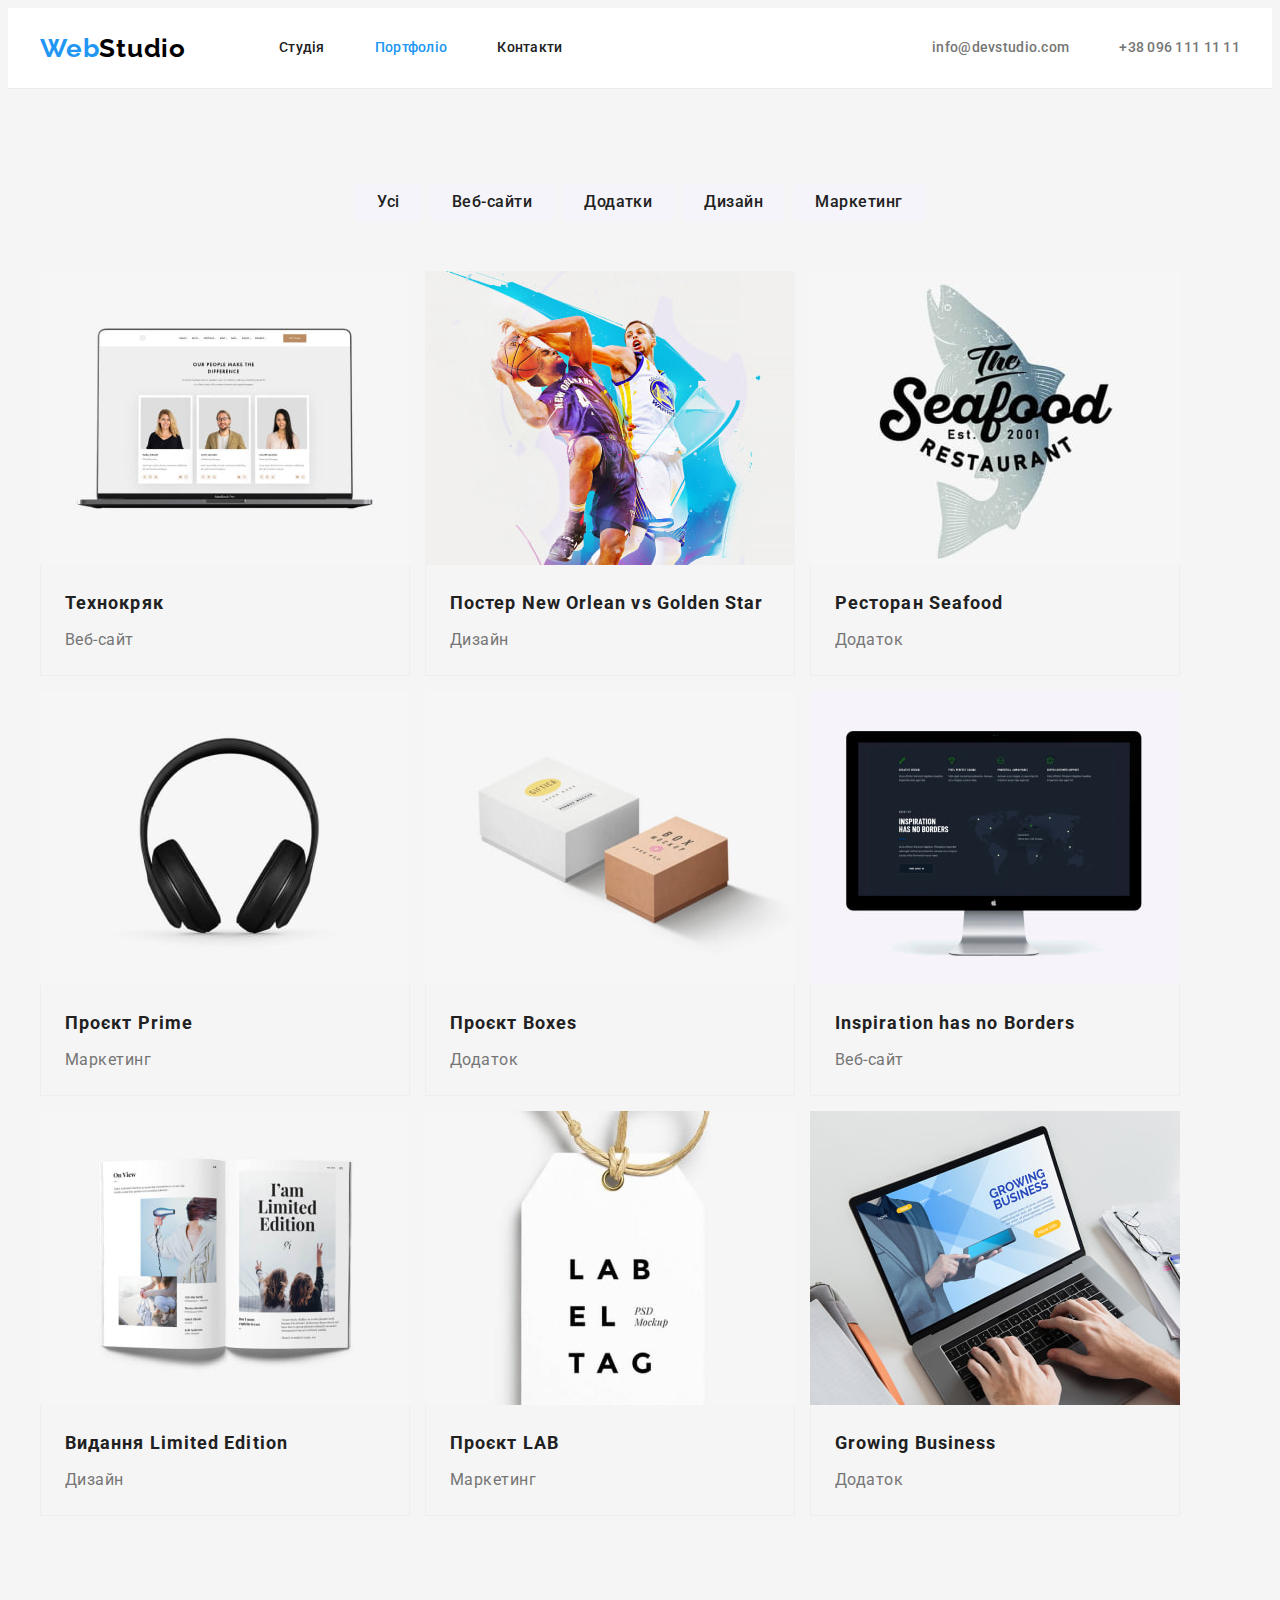
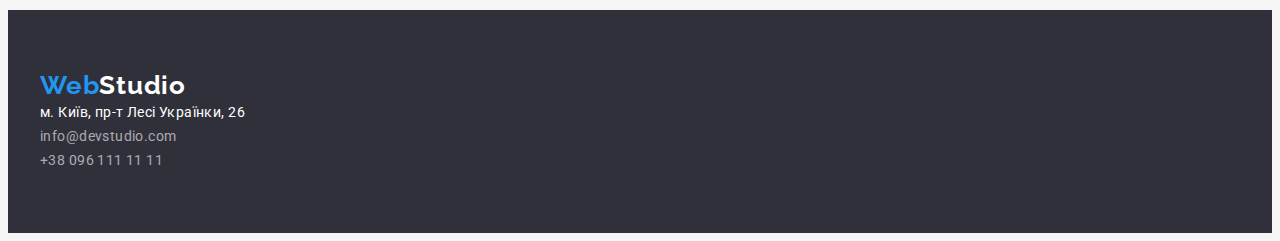
==== commit 7186402d: "коригування секцій/койтейнерів" ====
--- a/portfolio.html
+++ b/portfolio.html
@@ -19,14 +19,16 @@
 
 <body>
     <header class="header">
-        <nav class="navigation">
-            <a href="./index.html" class="logo"><span class="logo-web">Web</span><span
-                    class="logo-studio">Studio</span></a>
-            <ul class="site-nav">
-                <li><a href="./index.html" class="link"><span class="stud-page">Студія</span></a></li>
-                <li><a href="./portfolio.html" class="link">Портфоліо</a></li>
-                <li><a href="/contacts" class="link">Контакти</a></li>
-            </ul>
+        <div class="head container">
+            <nav class="navigation">
+                <a href="./index.html" class="logo"><span class="logo-web">Web</span><span
+                        class="logo-studio">Studio</span></a>
+                <ul class="site-nav">
+                    <li><a href="./index.html" class="link">Студія</a></li>
+                    <li><a href="./portfolio.html" class="link"><span class="port-page">Портфоліо</span></a></li>
+                    <li><a href="/contacts" class="link">Контакти</a></li>
+                </ul>
+            </nav>
             <ul class="contacts">
                 <li class="contacts-list"><a href="mailto:info@devstudio.com"
                         class="head-contacts">info@devstudio.com</a>
@@ -34,90 +36,111 @@
                 <li class="contacts-list"><a href="tel:+380961111111" class="head-contacts">+38 096 111 11 11</a>
                 </li>
             </ul>
-        </nav>
+        </div>
     </header>
 
     <main>
         <!--Filters-->
         <section class="section">
-            <h1 class="visually-hidden">Наші роботи</h1>
-            <ul>
-                <li class="buttons-list"><button class="buttons" type="button">Усі</button></li>
-                <li class="buttons-list"><button class="buttons" type="button">Веб-сайти</button></li>
-                <li class="buttons-list"><button class="buttons" type="button">Додатки</button></li>
-                <li class="buttons-list"><button class="buttons" type="button">Дизайн</button></li>
-                <li class="buttons-list"><button class="buttons" type="button">Маркетинг</button></li>
-            </ul>
+            <div class="container">
+                <h1 class="visually-hidden">Наші роботи</h1>
+                <ul class="buttons-list">
+                    <li class="buttons-item"><button class="buttons" type="button">Усі</button></li>
+                    <li class="buttons-item"><button class="buttons" type="button">Веб-сайти</button></li>
+                    <li class="buttons-item"><button class="buttons" type="button">Додатки</button></li>
+                    <li class="buttons-item"><button class="buttons" type="button">Дизайн</button></li>
+                    <li class="buttons-item"><button class="buttons" type="button">Маркетинг</button></li>
+                </ul>
 
-            <ul>
-                <li class="exp">
-                    <img class="exp-logo" src="images/technokryack.jpg" alt="Веб-сайт: Технокряк" width="370" />
-                    <h2 class="exp-name">Технокряк</h2>
-                    <p class="exp-type">Веб-сайт</p>
-                </li>
-                <li class="exp">
-                    <img class="exp-logo" src="images/poster.jpg" alt="Дизайн: Постер New Orlean vs Golden Star"
-                        width="370" />
-                    <h2 class="exp-name">Постер New Orlean vs Golden Star</h2>
-                    <p class="exp-type">Дизайн</p>
-                </li>
-                <li class="exp">
-                    <img class="exp-logo" src="images/seafood.jpg" alt="Додаток: Ресторан Seafood" width="370" />
-                    <h2 class="exp-name">Ресторан Seafood</h2>
-                    <p class="exp-type">Додаток</p>
-                </li>
-                <li class="exp">
-                    <img class="exp-logo" src="images/prime.jpg" alt="Маркетинг: Проєкт Prime" width="370" />
-                    <h2 class="exp-name">Проєкт Prime</h2>
-                    <p class="exp-type">Маркетинг</p>
-                </li>
-                <li class="exp">
-                    <img class="exp-logo" src="images/boxes.jpg" alt="Додаток: Проєкт Boxes" width="370" />
-                    <h2 class="exp-name">Проєкт Boxes</h2>
-                    <p class="exp-type">Додаток</p>
-                </li>
-                <li class="exp">
-                    <img class="exp-logo" src="images/inspiration.jpg" alt="Веб-сайт: Inspiration has no Borders"
-                        width="370" />
-                    <h2 class="exp-name">Inspiration has no Borders</h2>
-                    <p class="exp-type">Веб-сайт</p>
-                </li>
-                <li class="exp">
-                    <img class="exp-logo" src="images/le.jpg" alt="Дизайн: Видання Limited Edition" width="370" />
-                    <h2 class="exp-name">Видання Limited Edition</h2>
-                    <p class="exp-type">Дизайн</p>
-                </li>
-                <li class="exp">
-                    <img class="exp-logo" src="images/lab.jpg" alt="Маркетинг: Проєкт LAB" width="370" />
-                    <h2 class="exp-name">Проєкт LAB</h2>
-                    <p class="exp-type">Маркетинг</p>
-                </li>
-                <li class="exp">
-                    <img class="exp-logo" src="images/growingbusiness.jpg" alt="Додаток: Growing Business"
-                        width="370" />
-                    <h2 class="exp-name">Growing Business</h2>
-                    <p class="exp-type">Додаток</p>
-                </li>
-
-            </ul>
+                <ul class="exp-list">
+                    <li class="exp-item">
+                        <img class="exp-logo" src="images/technokryack.jpg" alt="Веб-сайт: Технокряк" width="370" />
+                        <div class="card-txt">
+                            <h2 class="exp-name">Технокряк</h2>
+                            <p class="exp-type">Веб-сайт</p>
+                        </div>
+                    </li>
+                    <li class="exp-item">
+                        <img class="exp-logo" src="images/poster.jpg" alt="Дизайн: Постер New Orlean vs Golden Star"
+                            width="370" />
+                        <div class="card-txt">
+                            <h2 class="exp-name">Постер New Orlean vs Golden Star</h2>
+                            <p class="exp-type">Дизайн</p>
+                        </div>
+                    </li>
+                    <li class="exp-item">
+                        <img class="exp-logo" src="images/seafood.jpg" alt="Додаток: Ресторан Seafood" width="370" />
+                        <div class="card-txt">
+                            <h2 class="exp-name">Ресторан Seafood</h2>
+                            <p class="exp-type">Додаток</p>
+                        </div>
+                    </li>
+                    <li class="exp-item">
+                        <img class="exp-logo" src="images/prime.jpg" alt="Маркетинг: Проєкт Prime" width="370" />
+                        <div class="card-txt">
+                            <h2 class="exp-name">Проєкт Prime</h2>
+                            <p class="exp-type">Маркетинг</p>
+                        </div>
+                    </li>
+                    <li class="exp-item">
+                        <img class="exp-logo" src="images/boxes.jpg" alt="Додаток: Проєкт Boxes" width="370" />
+                        <div class="card-txt">
+                            <h2 class="exp-name">Проєкт Boxes</h2>
+                            <p class="exp-type">Додаток</p>
+                        </div>
+                    </li>
+                    <li class="exp-item">
+                        <img class="exp-logo" src="images/inspiration.jpg" alt="Веб-сайт: Inspiration has no Borders"
+                            width="370" />
+                        <div class="card-txt">
+                            <h2 class="exp-name">Inspiration has no Borders</h2>
+                            <p class="exp-type">Веб-сайт</p>
+                        </div>
+                    </li>
+                    <li class="exp-item">
+                        <img class="exp-logo" src="images/le.jpg" alt="Дизайн: Видання Limited Edition" width="370" />
+                        <div class="card-txt">
+                            <h2 class="exp-name">Видання Limited Edition</h2>
+                            <p class="exp-type">Дизайн</p>
+                        </div>
+                    </li>
+                    <li class="exp-item">
+                        <img class="exp-logo" src="images/lab.jpg" alt="Маркетинг: Проєкт LAB" width="370" />
+                        <div class="card-txt">
+                            <h2 class="exp-name">Проєкт LAB</h2>
+                            <p class="exp-type">Маркетинг</p>
+                        </div>
+                    </li>
+                    <li class="exp-item">
+                        <img class="exp-logo" src="images/growingbusiness.jpg" alt="Додаток: Growing Business"
+                            width="370" />
+                        <div class="card-txt">
+                            <h2 class="exp-name">Growing Business</h2>
+                            <p class="exp-type">Додаток</p>
+                        </div>
+                    </li>
+                </ul>
+            </div>
         </section>
 
     </main>
 
-    <footer class="footer section">
-        <a href="./index.html" class="logo"><span class="logo-web">Web</span><span class="logo-white">Studio</span></a>
-        <address>
-            <ul>
-                <li class="adress-item"><a class="adress-text" href="https://goo.gl/maps/3PGpG9PpnSt5168C9"
-                        target="_blank" rel="noopener noreferrer">м. Київ,
-                        пр-т Лесі Українки, 26</a></li>
-                <li class="adress-item"><a class="contact" href="mailto:info@devstudio.com">info@devstudio.com</a>
-                </li>
-                <li class="adress-item"><a class="contact" href="tel:+380961111111">+38 096 111 11 11</a></li>
-            </ul>
-        </address>
+    <footer class="footer">
+        <div class="container">
+            <a href="./index.html" class="logo"><span class="logo-web">Web</span><span
+                    class="logo-white">Studio</span></a>
+            <address>
+                <ul>
+                    <li class="adress-item"><a class="adress-text" href="https://goo.gl/maps/3PGpG9PpnSt5168C9"
+                            target="_blank" rel="noopener noreferrer">м. Київ,
+                            пр-т Лесі Українки, 26</a></li>
+                    <li class="adress-item"><a class="contact" href="mailto:info@devstudio.com">info@devstudio.com</a>
+                    </li>
+                    <li class="adress-item"><a class="contact" href="tel:+380961111111">+38 096 111 11 11</a></li>
+                </ul>
+            </address>
+        </div>
     </footer>
-
 </body>
 
 </html>--- a/css/styles.css
+++ b/css/styles.css
@@ -16,6 +16,7 @@
     background-color: var(--main-background-color);
     color: var(--main-text-color);
     font-family: Roboto, sans-serif;
+    width: auto;
 }
 
 h1, h2, h3, h4, h5, h6, p {
@@ -34,16 +35,15 @@
     margin: 0;
 }
 
-*,
+/* *,
 *::before,
 *::after {
     box-sizing: inherit;
-}
+} */
 
 .container {
     width: 1200px;
-    padding-left: 15px;
-    padding-right: 15px;
+    padding: 0 15px;
     margin: 0 auto;
 }
 
@@ -67,19 +67,24 @@
 
 /*HEADER*/
 
+.header {
+    background-color: var(--nav-background-color);
+    border-bottom: 1px solid #ececec;
+}
+
 .head {
     display: flex;
     text-align: center;
     align-items: center;
+    margin: 0 auto;
+    justify-content: space-between;
+
 }
 
 
 .logo {
     display: block;
-    padding-top: 24px;
-    padding-bottom: 25px;
     margin-right: 93px;
-
     font-family: Raleway;
     font-style: normal;
     font-weight: 700;
@@ -108,9 +113,7 @@
 
 .site-nav {
     display: flex;
-    padding-top: 32px;
-    padding-bottom: 32px;
-    list-style: none;
+
 }
 
 .site-nav li + li {
@@ -134,7 +137,6 @@
     font-size: 14px;
     line-height: 1.14;
     letter-spacing: 0.02em;
-    background-color: greenyellow;
 }
 
 .site-nav .link:hover, .site-nav .link:focus {
@@ -159,8 +161,6 @@
 
 .head-contacts {
     display: block;
-    padding-top: 32px;
-    padding-bottom: 32px;
 
     color: var(--secondary-text-color);
     text-decoration: none;
@@ -169,28 +169,21 @@
     font-size: 14px;
     line-height: 1.14;
     letter-spacing: 0.02em;
-
-    background-color: yellowgreen;
 }
 
 .head-contacts:hover, .head-contacts:focus {
     color: var(--accent-color);
 }
 
-.header {
-    border-bottom: 1px solid 
-    color: #ececec;
-}
-
 /*HERO*/
 
 .hero {
     background-color: var(--secondary-background-color);
-    max-width: 1600px;
     padding: 200px 0px 200px 0px;
 }
 
 .hero-title {
+    margin-bottom: 30px;
     margin-left: auto;
     margin-right: auto;
     max-width: 696px;
@@ -211,12 +204,13 @@
 }
 
 .hero-button {
+    display: flex;
+
     padding: 10px 32px;
-    margin-top: 30px;
     margin-left: auto;
     margin-right: auto;
     border-radius: 4px;
-    border: transparent;
+    border: none;
     width: 216px;
     height: 50px;
 
@@ -228,7 +222,6 @@
     font-weight: 700;
     font-size: 16px;
     line-height: 1.88;
-    display: flex;
     align-items: center;
     text-align: center;
     letter-spacing: 0.06em;
@@ -239,11 +232,14 @@
 
 .adv-list {
     display: flex;
-    padding-top: 94px;
 }
 
 .adv-item {
     margin-right: 30px;
+}
+
+.adv-item:last-child {
+    margin-right: 0;
 }
 
 
@@ -253,6 +249,7 @@
 
 .adv-title {
     margin-bottom: 10px;
+
     font-style: normal;
     font-weight: 700;
     font-size: 14px;
@@ -286,7 +283,6 @@
 
 .w-item {
     margin-right: 30px;
-    list-style: none;
 }
 
 
@@ -309,8 +305,6 @@
     margin-right: 0;
 }
 
-
-
 .name {
     margin-top: 30px;
     margin-bottom: 10px;
@@ -324,6 +318,7 @@
 
 .position {
     margin-bottom: 30px;
+
     color: var(--secondary-text-color);
     font-size: 16px;
     line-height: 1.19;
@@ -331,8 +326,69 @@
     letter-spacing: 0.03em;
 }
 
+/*FOOTER*/
+
+.footer {
+    padding-top: 60px;
+    padding-bottom: 60px;
+    margin-left: auto;
+    margin-right: auto;
+    text-decoration: none;
+    background-color: var(--secondary-background-color);
+}
+
+.adress-item {
+    list-style: none;
+}
+
+.adress-text {
+    margin-bottom: 9px;
+
+    text-decoration: none;
+    color: var(--white-text-color);
+
+    font-size: 14px;
+    line-height: 1.71;
+    letter-spacing: 0.03em;
+    font-style: normal;
+    font-weight: 400;
+}
+
+.contact {
+    text-decoration: none;
+
+    color: var(--contacts-color);
+
+    font-size: 14px;
+    line-height: 1.71;
+    letter-spacing: 0.03em;
+    font-style: normal;
+    font-weight: 400;
+}
+
+.adress-text:hover,
+.adress-text:focus {
+    color: var(--accent-color);
+}
+
+.contact:hover,
+.contact:focus {
+    color: var(--accent-color);
+}
+
+/*SECOND PAGE*/
+
 .buttons-list {
-    list-style: none;
+    display: flex;
+    justify-content: center;
+}
+
+.buttons-item {
+    margin-right: 8px;
+}
+
+.buttons-item:last-child {
+    margin-right: 0;
 }
 
 .buttons {
@@ -341,9 +397,14 @@
 
 .buttons {
     display: inline-block;
+
     padding: 6px 22px;
     border-radius: 4px;
-    border: transparent;
+
+    color: var(--main-text-color);
+    background-color: var(--third-background-color);
+
+    border: none;
     cursor: pointer;
     list-style: none;
     font-style: normal;
@@ -352,8 +413,6 @@
     line-height: 1.63;
     text-align: center;
     letter-spacing: 0.03em;
-    color: var(--main-text-color);
-    background-color: var(--third-background-color);
 }
 
 .buttons:hover, .buttons:focus {
@@ -361,8 +420,12 @@
     color: var(--white-text-color);
 }
 
-.exp {
-    list-style: none;
+.exp-list {
+    display: flex;
+    flex-wrap: wrap;
+    gap: 15px;
+
+    margin-top: 50px;
 }
 
 .exp-name {
@@ -375,6 +438,8 @@
 }
 
 .exp-type {
+    margin-top: 4px;
+
     font-size: 16px;
     line-height: 1.88;
     /*text-align: center;*/
@@ -382,49 +447,8 @@
     color: var(--secondary-text-color);
 }
 
-.footer {
-    padding-top: 60px;
-    padding-bottom: 60px;
-    margin-left: auto;
-    margin-right: auto;
-    max-width: 1600px;
-    text-decoration: none;
-    background-color: var(--secondary-background-color);
-}
-
-.adress-item {
-    list-style: none;
-}
-
-.adress-text {
-    margin-bottom: 9px;
-
-    text-decoration: none;
-    color: var(--white-text-color);
-
-    font-size: 14px;
-    line-height: 1.71;
-    letter-spacing: 0.03em;
-    font-style: normal;
-    font-weight: 400;
-}
-
-.contact {
-    text-decoration: none;
-
-    color: var(--contacts-color);
-    
-    font-size: 14px;
-    line-height: 1.71;
-    letter-spacing: 0.03em;
-    font-style: normal;
-    font-weight: 400;
-}
-
-.adress-text:hover, .adress-text:focus {
-    color: var(--accent-color);
-}
-
-.contact:hover, .contact:focus {
-    color: var(--accent-color);
-}
+.card-txt {
+    padding:  20px 24px 20px 24px;
+        border: 1px solid #eeeeee;
+        border-top: none;
+}